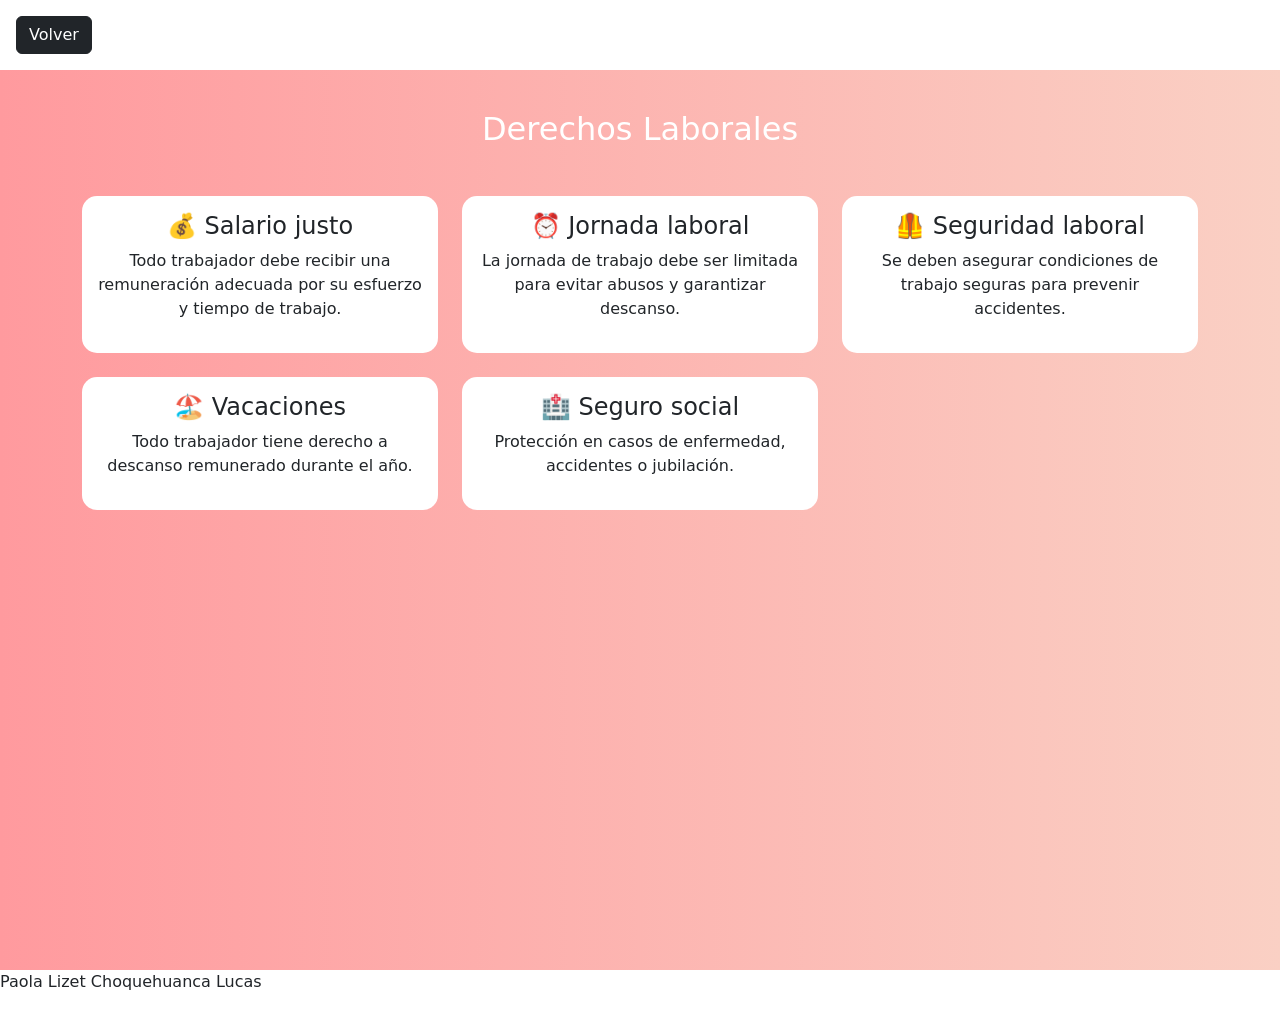
==== PAGINAS/Derechos_laborales.html @ b977f3e0 "Add files via upload" ====
<!DOCTYPE html>
<html lang="es">
<head>
<meta charset="UTF-8">
<title>Derechos</title>

<link href="https://cdn.jsdelivr.net/npm/bootstrap@5.3.0/dist/css/bootstrap.min.css" rel="stylesheet">
<link rel="stylesheet" href="../estilos/styles.css">

<style>
.fondo {
  background: linear-gradient(to right, #ff9a9e, #fad0c4);
  min-height: 100vh;
  padding: 40px 0;
}

.card-derecho {
  border: none;
  border-radius: 15px;
  transition: 0.3s;
}

.card-derecho:hover {
  transform: translateY(-5px);
  box-shadow: 0 8px 20px rgba(0,0,0,0.2);
}
</style>

</head>

<body>

<a href="inicio.html" class="btn btn-dark m-3">Volver</a>

<div class="fondo">

<div class="container">

<h2 class="text-center mb-5 text-white">Derechos Laborales</h2>

<div class="row g-4">

<!-- 1 -->
<div class="col-md-4">
<div class="card card-derecho text-center p-3">
<h4>💰 Salario justo</h4>
<p>
Todo trabajador debe recibir una remuneración adecuada por su esfuerzo y tiempo de trabajo.
</p>
</div>
</div>

<!-- 2 -->
<div class="col-md-4">
<div class="card card-derecho text-center p-3">
<h4>⏰ Jornada laboral</h4>
<p>
La jornada de trabajo debe ser limitada para evitar abusos y garantizar descanso.
</p>
</div>
</div>

<!-- 3 -->
<div class="col-md-4">
<div class="card card-derecho text-center p-3">
<h4>🦺 Seguridad laboral</h4>
<p>
Se deben asegurar condiciones de trabajo seguras para prevenir accidentes.
</p>
</div>
</div>

<!-- 4 -->
<div class="col-md-4">
<div class="card card-derecho text-center p-3">
<h4>🏖️ Vacaciones</h4>
<p>
Todo trabajador tiene derecho a descanso remunerado durante el año.
</p>
</div>
</div>

<!-- 5 -->
<div class="col-md-4">
<div class="card card-derecho text-center p-3">
<h4>🏥 Seguro social</h4>
<p>
Protección en casos de enfermedad, accidentes o jubilación.
</p>
</div>
</div>

</div>

</div>

</div>

<footer>
<p>Paola Lizet Choquehuanca Lucas</p>
</footer>

</body>
</html>
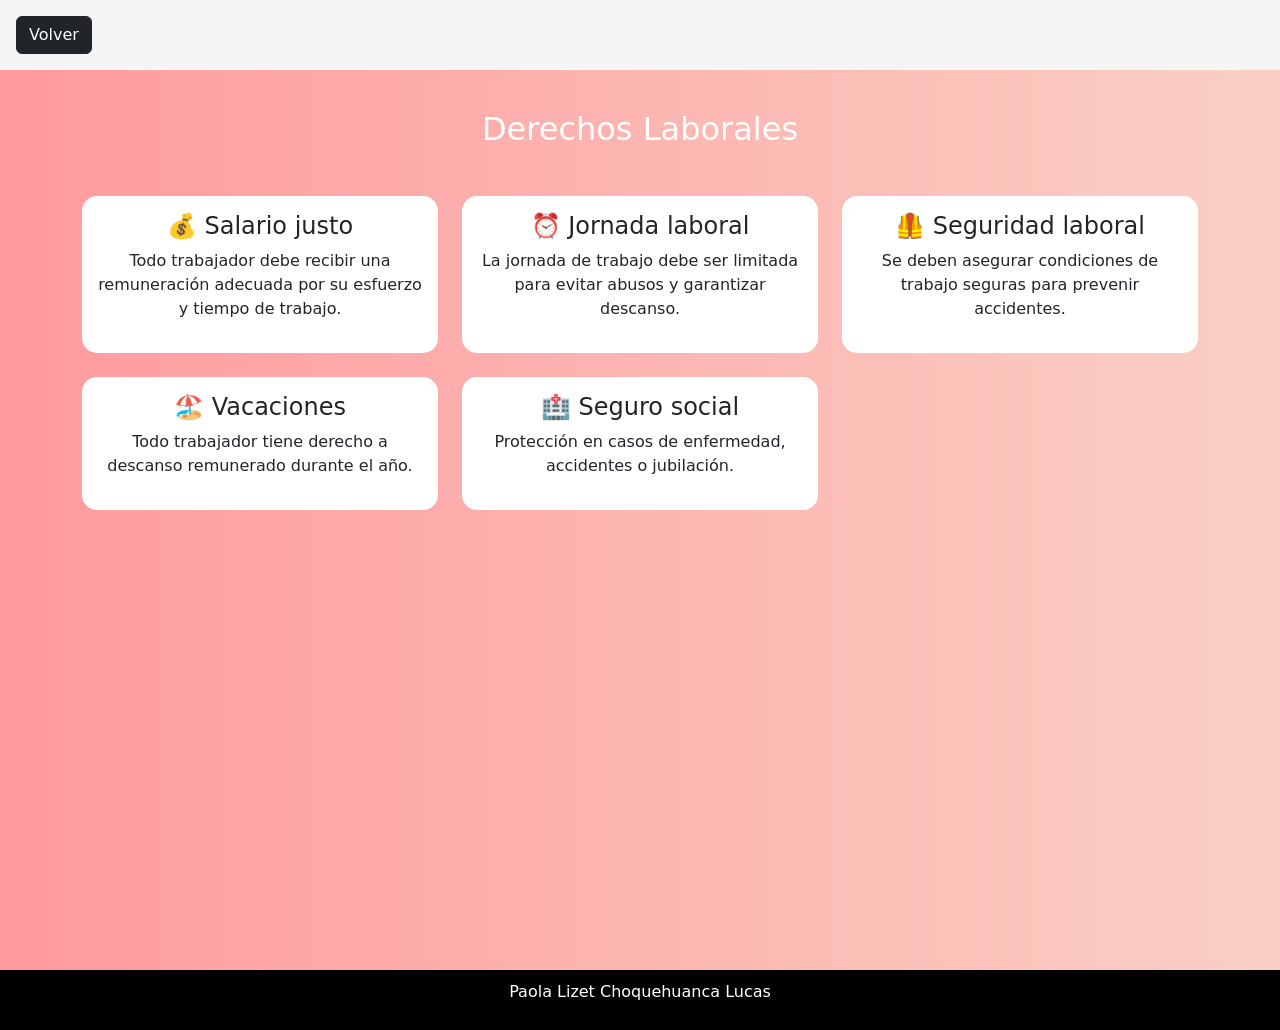
==== commit 5ab38cfa: "Add files via upload" ====
--- a/PAGINAS/Derechos_laborales.html
+++ b/PAGINAS/Derechos_laborales.html
@@ -5,7 +5,7 @@
 <title>Derechos</title>
 
 <link href="https://cdn.jsdelivr.net/npm/bootstrap@5.3.0/dist/css/bootstrap.min.css" rel="stylesheet">
-<link rel="stylesheet" href="../estilos/styles.css">
+<link rel="stylesheet" href="../ESTILOS/styles.css">
 
 <style>
 .fondo {
@@ -30,7 +30,7 @@
 
 <body>
 
-<a href="inicio.html" class="btn btn-dark m-3">Volver</a>
+<a href="../PAGINAS/Inicio.html" class="btn btn-dark m-3">Volver</a>
 
 <div class="fondo">
 
--- a/ESTILOS/styles.css
+++ b/ESTILOS/styles.css
@@ -0,0 +1,17 @@
+body {
+background: #f5f5f5;
+}
+
+header {
+background: red;
+color: white;
+text-align: center;
+padding: 20px;
+}
+
+footer {
+background: black;
+color: white;
+text-align: center;
+padding: 10px;
+}
